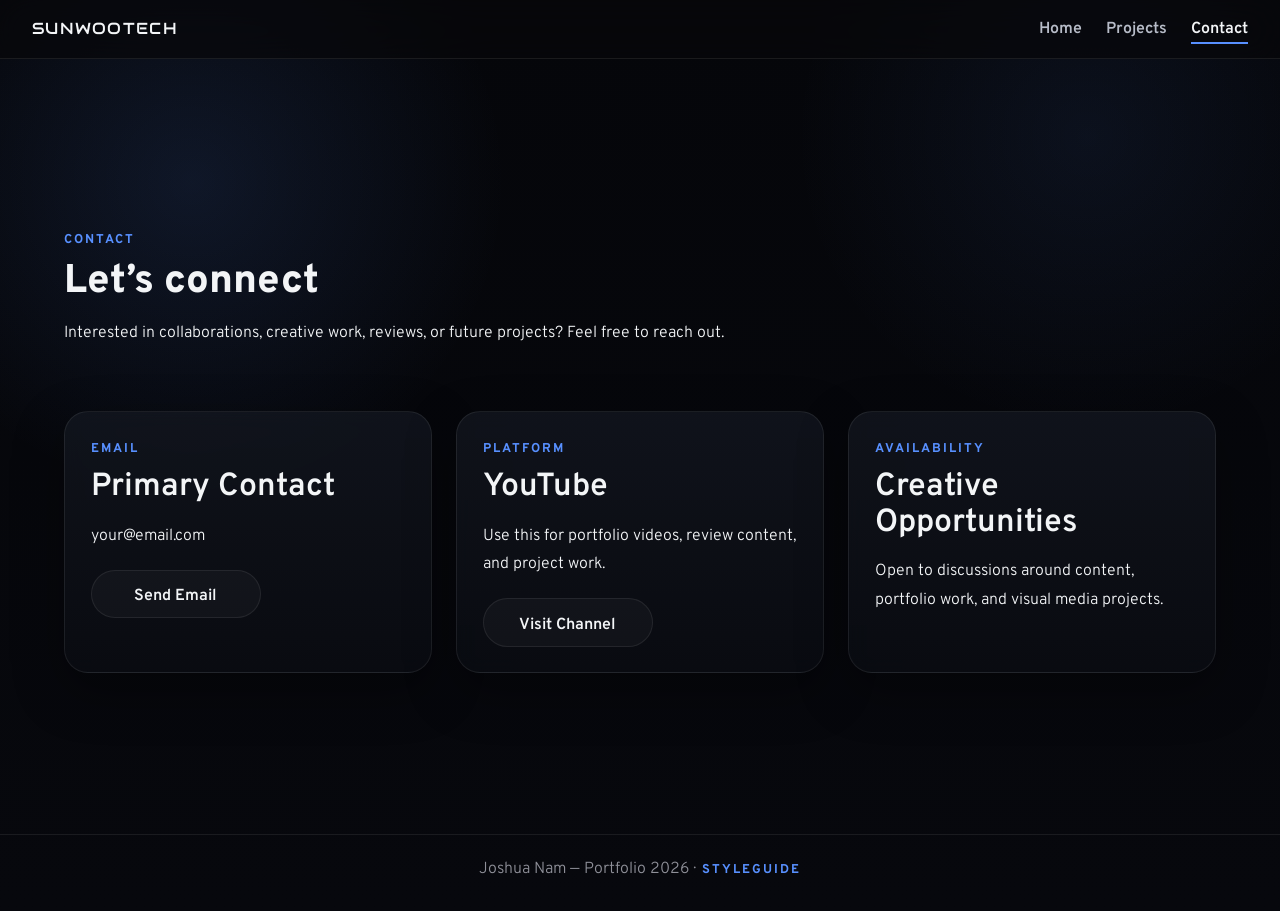
==== contact.html @ c25cd7ef "animations" ====
<!DOCTYPE html>
<html lang="en">
<head>
  <meta charset="UTF-8">
  <meta name="viewport" content="width=device-width, initial-scale=1.0">
  <title>Joshua Nam | Contact</title>

  <link rel="preconnect" href="https://fonts.googleapis.com">
  <link rel="preconnect" href="https://fonts.gstatic.com" crossorigin>
  <link href="https://fonts.googleapis.com/css2?family=Audiowide&family=Overpass:wght@300;400;600;800&display=swap" rel="stylesheet">
  <link rel="stylesheet" href="css/main.css">
</head>
<body>
  <header class="site-header">
    <div class="header-inner">
      <a href="index.html" class="brand">SUNWOOTECH</a>

      <nav class="main-nav">
        <a href="index.html">Home</a>
        <a href="projects.html">Projects</a>
        <a href="contact.html" class="active">Contact</a>
      </nav>
    </div>
  </header>

  <main class="page-shell">
    <section class="contact-hero">
      <p class="section-label">Contact</p>
      <h1 class="page-title">Let’s connect</h1>
      <p class="page-text">
        Interested in collaborations, creative work, reviews, or future projects?
        Feel free to reach out.
      </p>
    </section>

    <section class="contact-grid">
      <div class="contact-card">
        <span>Email</span>
        <h2 class="h2">Primary Contact</h2>
        <p>your@email.com</p>
        <a href="mailto:your@email.com" class="button">
          <span>Send Email</span>
        </a>
      </div>

      <div class="contact-card">
        <span>Platform</span>
        <h2 class="h2">YouTube</h2>
        <p>Use this for portfolio videos, review content, and project work.</p>
        <a href="https://www.youtube.com/" target="_blank" class="button">
          <span>Visit Channel</span>
        </a>
      </div>

      <div class="contact-card">
        <span>Availability</span>
        <h2 class="h2">Creative Opportunities</h2>
        <p>Open to discussions around content, portfolio work, and visual media projects.</p>
      </div>
    </section>
  </main>

  <footer class="site-footer">
    <p>
      Joshua Nam — Portfolio 2026 ·
      <a href="Template.html" class="footer-link">Styleguide</a>
    </p>
  </footer>
</body>
</html>
---- css/main.css ----
* {
  box-sizing: border-box;
}

html {
  scroll-behavior: smooth;
  background-color: #05060a;
}

:root {
  --bg: #07080d;
  --bg-soft: #11141c;
  --panel: rgba(255, 255, 255, 0.04);
  --panel-strong: rgba(255, 255, 255, 0.06);
  --line: rgba(255, 255, 255, 0.08);
  --text: #f3f5f7;
  --muted: #b7bcc8;
  --accent: #5890FF;
  --accent-light: #7AB0FF;
  --shadow: 0 18px 50px rgba(0, 0, 0, 0.35);
}

body {
  margin: 0;
  min-height: 100vh;
  font-family: 'Overpass', sans-serif;
  color: var(--text);
  background:
    radial-gradient(circle at 15% 20%, rgba(88, 144, 255, 0.12), transparent 24%),
    radial-gradient(circle at 85% 15%, rgba(88, 144, 255, 0.08), transparent 22%),
    linear-gradient(180deg, #05060a 0%, #07080d 100%);
  overflow-x: hidden;
}

/* HEADER */
.site-header {
  position: sticky;
  top: 0;
  z-index: 1000;
  backdrop-filter: blur(18px);
  background: rgba(8, 8, 10, 0.7);
  border-bottom: 1px solid var(--line);
}

.header-inner {
  max-width: 1280px;
  margin: 0 auto;
  padding: 1.15rem 2rem;
  display: flex;
  justify-content: space-between;
  align-items: center;
}

.brand {
  text-decoration: none;
  color: var(--text);
  font-family: 'Audiowide', sans-serif;
  letter-spacing: 0.08em;
  font-size: 1rem;
}

.main-nav {
  display: flex;
  gap: 1.5rem;
  flex-wrap: wrap;
}

.main-nav a {
  text-decoration: none;
  color: var(--muted);
  position: relative;
  transition: 0.25s ease;
  font-family: 'Overpass', sans-serif;
  font-size: 1rem;
  font-weight: 600;
}

.main-nav a::after {
  content: "";
  position: absolute;
  left: 0;
  bottom: -0.35rem;
  width: 0;
  height: 2px;
  background: var(--accent);
  transition: 0.25s ease;
}

.main-nav a:hover,
.main-nav a.active {
  color: var(--text);
}

.main-nav a:hover::after,
.main-nav a.active::after {
  width: 100%;
}

/* TYPE SCALE FROM STYLEGUIDE */
.h1,
.page-title,
.section-title,
.hero-home h1 {
  font-family: 'Overpass', sans-serif;
  font-weight: 800;
  font-size: 2.5rem;
  line-height: 1.05;
  color: var(--text);
  margin: 0;
}

.h2 {
  font-family: 'Overpass', sans-serif;
  font-weight: 600;
  font-size: 2rem;
  line-height: 1.1;
  margin: 0;
}

.h3,
.page-section-title {
  font-family: 'Overpass', sans-serif;
  font-weight: 600;
  font-size: 1.5rem;
  line-height: 1.2;
  color: var(--accent);
  margin: 0;
}

.paragraph,
.page-text,
.hero-text,
.about-main-panel p,
.skill-panel p,
.contact-card p,
.project-analysis p,
.hero-feature-card p,
.hero-mini-card p,
.intro-main-card p,
.intro-info-card p,
.info-box p {
  font-family: 'Overpass', sans-serif;
  font-weight: 300;
  font-size: 1rem;
  line-height: 1.8;
}

/* SHARED */
.section-label,
.eyebrow,
.hero-feature-card span,
.hero-mini-card span,
.contact-card > span,
.intro-info-card span,
.footer-link {
  font-family: 'Overpass', sans-serif;
  color: var(--accent);
  font-size: 0.8rem;
  font-weight: 700;
  text-transform: uppercase;
  letter-spacing: 0.16em;
}

.page-shell {
  max-width: 1280px;
  margin: 0 auto;
  padding: 5rem 2rem;
}

.page-intro,
.contact-hero {
  max-width: 1280px;
  margin: 0 auto;
  padding: 5rem 2rem 2rem;
}

.section-heading {
  margin-bottom: 2rem;
}

/* BUTTONS */
.button {
  display: inline-flex;
  align-items: center;
  justify-content: center;
  min-width: 170px;
  padding: 0.95rem 1.35rem;
  border-radius: 999px;
  text-decoration: none;
  font-family: 'Overpass', sans-serif;
  font-size: 1rem;
  font-weight: 600;
  line-height: 1;

  border: 1px solid var(--line);
  color: var(--text);
  background: rgba(255, 255, 255, 0.03);
  box-shadow: none;

  transition:
    color 0.25s ease,
    box-shadow 0.3s ease,
    transform 0.2s ease;
}

.button span {
  position: relative;
  top: 2px;
  color: inherit;
}

.button:hover {
  background: linear-gradient(90deg, var(--accent-light), var(--accent));
  color: #08111f;
  box-shadow: 0 12px 28px rgba(88, 144, 255, 0.4);

  border: 1px solid transparent;
}

.button:active {
  transform: translateY(0);
  box-shadow: 0 6px 14px rgba(88, 144, 255, 0.25);
}

/* HOME HERO */
.hero-home {
  position: relative;
  width: 100%;
  min-height: calc(100vh - 76px);
  padding: 4.5rem 2rem 4rem;
  overflow: hidden;
  isolation: isolate;
}

.hero-inner {
  max-width: 1280px;
  margin: 0 auto;
  display: grid;
  grid-template-columns: minmax(0, 1.1fr) minmax(320px, 0.9fr);
  gap: 3rem;
  align-items: center;
  min-height: calc(100vh - 76px - 8.5rem);
  position: relative;
  z-index: 2;
}

.hero-copy {
  max-width: 760px;
}

.hero-home h1 {
  margin: 0.8rem 0 2rem;
}

.hero-text {
  max-width: 640px;
  color: var(--muted);
}

.hero-buttons {
  display: flex;
  gap: 1rem;
  flex-wrap: wrap;
  margin-top: 2.2rem;
}

.hero-visual {
  display: flex;
  flex-direction: column;
  gap: 1rem;
  position: relative;
  z-index: 2;
}

.hero-feature-card,
.hero-mini-card,
.contact-card,
.intro-main-card,
.intro-info-card {
  background: linear-gradient(180deg, rgba(20, 24, 33, 0.72), rgba(10, 12, 18, 0.82));
  border: 1px solid var(--line);
  box-shadow: var(--shadow);
  backdrop-filter: blur(10px);
}

.hero-feature-card {
  border-radius: 1.75rem;
  padding: 2rem;
  min-height: 290px;
  display: flex;
  flex-direction: column;
  justify-content: flex-end;
}

.hero-feature-card h2 {
  margin: 0.7rem 0 0.9rem;
}

.hero-feature-card p {
  margin: 0;
  color: var(--muted);
}

.hero-mini-grid {
  display: grid;
  grid-template-columns: repeat(3, 1fr);
  gap: 1rem;
}

.hero-mini-card {
  border-radius: 1.3rem;
  padding: 1.2rem;
  min-height: 140px;
  display: flex;
  flex-direction: column;
  justify-content: flex-start;
}

.hero-mini-card p {
  margin: 0.7rem 0 0;
  color: var(--text);
  font-weight: 600;
}

.hero-link-card {
  text-decoration: none;
  transition: 0.25s ease;
}

.hero-link-card:hover {
  transition: 0.25s ease;
  border-color: rgba(88, 144, 255, 0.28);
  background: linear-gradient(180deg, rgba(88, 144, 255, 0.22), rgba(88, 144, 255, 0.08));
  box-shadow: 0 12px 24px rgba(0, 0, 0, 0.3);
}

/* VIDEO HERO */
.video-hero {
  position: relative;
  overflow: hidden;
  isolation: isolate;
}

.hero-bg-video {
  position: absolute;
  inset: 0;
  width: 100%;
  height: 100%;
  object-fit: cover;
  z-index: -3;
}

.hero-video-overlay {
  position: absolute;
  inset: 0;
  z-index: -2;
  background:
    linear-gradient(90deg, rgba(5, 6, 10, 0.88) 0%, rgba(5, 6, 10, 0.72) 40%, rgba(5, 6, 10, 0.70) 100%),
    linear-gradient(180deg, rgba(5, 6, 10, 0.35) 0%, rgba(5, 6, 10, 0.55) 100%);
}

/* STRIP */
.home-strip {
  border-top: 1px solid var(--line);
  border-bottom: 1px solid var(--line);
  background: rgba(255, 255, 255, 0.02);
}

.strip-inner {
  max-width: 1280px;
  margin: 0 auto;
  padding: 1rem 2rem;
  display: flex;
  gap: 2rem;
  flex-wrap: wrap;
  color: var(--muted);
  font-family: 'Overpass', sans-serif;
  font-size: 0.8rem;
  font-weight: 600;
  letter-spacing: 0.16em;
  text-transform: uppercase;
  justify-content: center;
}

/* INTRO */
.home-intro-section {
  max-width: 1280px;
  margin: 0 auto;
  padding: 4rem 2rem 5rem;
}

.intro-grid {
  display: grid;
  grid-template-columns: 1.15fr 0.85fr;
  gap: 1.5rem;
}

.intro-main-card {
  border-radius: 1.7rem;
  padding: 2rem;
}

.intro-main-card p {
  margin: 0 0 1rem;
  color: var(--muted);
}

.intro-main-card p:last-child {
  margin-bottom: 0;
}

.intro-side-cards {
  display: grid;
  gap: 1rem;
}

.intro-info-card {
  border-radius: 1.2rem;
  padding: 1.25rem;
}

.intro-info-card p {
  margin: 0.75rem 0 0;
  color: var(--text);
  font-weight: 400;
}

/* PROJECTS */
.project-list-wrapper {
  max-width: 1280px;
  margin: 0 auto;
  padding: 1rem 2rem 5rem;
  display: grid;
  gap: 3rem;
}

.page-section-title {
  margin-bottom: 1.2rem;
  color: var(--text);
}

.project-component {
  display: flex;
  flex-direction: column;
  gap: 1.5rem;
  padding: 2rem;
  background-color: rgba(255, 255, 255, 0.035);
  border: 1px solid var(--line);
  border-radius: 1.5rem;
  box-shadow: var(--shadow);
}

.project-media {
  display: flex;
  justify-content: center;
}

.project-media iframe {
  width: 100%;
  aspect-ratio: 16 / 9;
  border-radius: 1rem;
  border: none;
}

.project-text {
  display: flex;
  flex-direction: column;
  gap: 1rem;
}

.project-analysis {
  display: flex;
  flex-direction: column;
  gap: 1rem;
}

.project-analysis p {
  margin: 0;
  width: 100%;
  padding: 1.25rem 1.5rem;
  border-left: 4px solid var(--accent);
  border-radius: 0.75rem;
  background-color: var(--bg-soft);
  box-shadow: 0 2px 16px rgba(16, 22, 34, 0.35);
}

.project-image {
  width: 100%;
  max-width: 700px;
  display: block;
  margin: 0.5rem auto;
  border-radius: 1rem;
  box-shadow: 0 0 16px rgba(88, 144, 255, 0.12);
}

/* CONTACT */
.contact-grid {
  max-width: 1280px;
  margin: 0 auto;
  padding: 1rem 2rem 5rem;
  display: grid;
  grid-template-columns: repeat(3, 1fr);
  gap: 1.5rem;
}

.contact-card {
  border-radius: 1.5rem;
  padding: 1.6rem;
}

.contact-card h2 {
  margin: 0.8rem 0;
}

.contact-card p {
  margin-bottom: 1.2rem;
}

/* FOOTER */
.site-footer {
  padding: 1.5rem 2rem 2rem;
  text-align: center;
  color: #8f9099;
  border-top: 1px solid var(--line);
}

.site-footer p {
  margin: 0;
  font-family: 'Overpass', sans-serif;
  font-size: 1rem;
  font-weight: 300;
}

.footer-link {
  color: var(--accent);
  text-decoration: none;
  margin-left: 0.3rem;
  position: relative;
}

.footer-link::after {
  content: "";
  position: absolute;
  left: 0;
  bottom: -2px;
  width: 0;
  height: 1px;
  background: var(--accent);
  transition: 0.25s ease;
}

.footer-link:hover::after {
  width: 100%;
}

/* PROJECT GRID */
.project-grid {
  max-width: 1280px;
  margin: 0 auto;
  padding: 1rem 2rem 5rem;
  display: grid;
  grid-template-columns: repeat(2, minmax(0, 1fr));
  gap: 1.5rem;
  align-items: start;
}

.compact-project {
  padding: 1.4rem;
  gap: 1.25rem;
}

.compact-project .project-media iframe {
  width: 100%;
  aspect-ratio: 16 / 9;
  border-radius: 0.9rem;
  border: none;
}

.compact-project .h2 {
  font-size: 1.6rem;
}

.compact-project .h3 {
  font-size: 1.1rem;
}

/* DROPDOWN ANALYSIS */
.dropdown-analysis {
  display: flex;
  flex-direction: column;
  gap: 0.9rem;
}

.analysis-item {
  border-radius: 0.85rem;
  background-color: var(--bg-soft);
  border: 1px solid var(--line);
  overflow: hidden;
}

.analysis-item:hover {
  transition: 0.25s ease;
  border-color: rgba(88, 144, 255, 0.28);
  background: linear-gradient(180deg, rgba(88, 144, 255, 0.22), rgba(88, 144, 255, 0.08));
  box-shadow: 0 12px 24px rgba(0, 0, 0, 0.3);
}

.analysis-item summary {
  list-style: none;
  cursor: pointer;
  padding: 1rem 1.2rem;
  font-family: 'Overpass', sans-serif;
  font-size: 1rem;
  font-weight: 600;
  color: var(--text);
  position: relative;
  transition: 0.25s ease;
}

.analysis-item summary span {
  top: 2px;
  position: relative;
}

.analysis-item summary::-webkit-details-marker {
  display: none;
}

.analysis-item summary::after {
  content: "+";
  position: absolute;
  right: 1.2rem;
  top: 53%;
  transform: translateY(-50%);
  color: var(--accent);
  font-size: 1.2rem;
  font-weight: 600;
}

.analysis-item[open] summary::after {
  content: "–";
}

.analysis-item summary:hover {
  background: rgba(255, 255, 255, 0.03);
  
}

.analysis-item p {
  margin: 0;
  padding: 1.2rem 1.2rem 1.2rem;
  border-left: none;
  border-radius: 0;
  background: transparent;
  box-shadow: none;
}

.compact-project .project-image {
  width: 100%;
  max-width: 100%;
  margin: 0.1rem 0 0.1rem;
  border-radius: 0.9rem;
}

/* PAGE LOAD ANIMATIONS */
@keyframes fadeUp {
  from {
    opacity: 0;
    transform: translateY(24px);
  }
  to {
    opacity: 1;
    transform: translateY(0);
  }
}

@keyframes fadeInSoft {
  from {
    opacity: 0;
  }
  to {
    opacity: 1;
  }
}

/* Default state: visible */
.site-header,
.page-intro,
.contact-hero,
.home-strip,
.site-footer,
.hero-copy,
.hero-feature-card,
.hero-mini-card,
.intro-main-card,
.intro-info-card,
.project-component,
.contact-card,
.hero-bg-video,
.hero-video-overlay {
  opacity: 1;
  transform: none;
}

/* Only animate when motion is allowed */
@media (prefers-reduced-motion: no-preference) {
  .site-header,
  .page-intro,
  .contact-hero,
  .home-strip,
  .site-footer,
  .hero-copy,
  .hero-feature-card,
  .hero-mini-card,
  .intro-main-card,
  .intro-info-card,
  .project-component,
  .contact-card {
    opacity: 0;
    animation: fadeUp 0.8s ease forwards;
    will-change: transform, opacity;
  }

  .hero-bg-video,
  .hero-video-overlay {
    opacity: 0;
    animation: fadeInSoft 1.2s ease forwards;
  }

  .site-header {
    animation-delay: 0.05s;
  }

  .hero-copy,
  .page-intro,
  .contact-hero {
    animation-delay: 0.15s;
  }

  .hero-feature-card,
  .intro-main-card {
    animation-delay: 0.28s;
  }

  .hero-mini-card:nth-child(1),
  .intro-info-card:nth-child(1),
  .contact-card:nth-child(1),
  .project-component:nth-child(1) {
    animation-delay: 0.38s;
  }

  .hero-mini-card:nth-child(2),
  .intro-info-card:nth-child(2),
  .contact-card:nth-child(2),
  .project-component:nth-child(2) {
    animation-delay: 0.5s;
  }

  .hero-mini-card:nth-child(3),
  .intro-info-card:nth-child(3),
  .contact-card:nth-child(3) {
    animation-delay: 0.62s;
  }

  .home-strip,
  .site-footer {
    animation-delay: 0.7s;
  }
}

/* RESPONSIVE */
@media (max-width: 1100px) {
  .hero-inner {
    grid-template-columns: 1fr;
    min-height: auto;
  }

  .hero-home {
    min-height: auto;
    padding-top: 4rem;
  }

  .hero-home h1 {
    max-width: 10ch;
  }

  .hero-mini-grid {
    grid-template-columns: 1fr;
  }
}

@media (max-width: 1050px) {
  .contact-grid,
  .intro-grid {
    grid-template-columns: 1fr;
  }
}

@media (max-width: 1000px) {
  .project-grid {
    grid-template-columns: 1fr;
  }
}

@media (max-width: 700px) {
  .header-inner {
    flex-direction: column;
    align-items: flex-start;
    gap: 1rem;
  }

  .hero-home,
  .page-shell,
  .page-intro,
  .contact-hero,
  .project-list-wrapper,
  .project-grid,
  .contact-grid,
  .home-intro-section {
    padding-left: 1.2rem;
    padding-right: 1.2rem;
  }

  .strip-inner {
    padding-left: 1.2rem;
    padding-right: 1.2rem;
  }

  .button-primary {
    width: 100%;
  }

  .hero-home h1,
  .page-title,
  .section-title,
  .h1 {
    font-size: 2.5rem;
  }

  .hero-feature-card {
    min-height: 220px;
  }

  .project-component {
    padding: 1rem;
  }
}

@media (prefers-reduced-motion: reduce) {
  *,
  *::before,
  *::after {
    animation: none !important;
    transition: none !important;
    scroll-behavior: auto !important;
  }
}
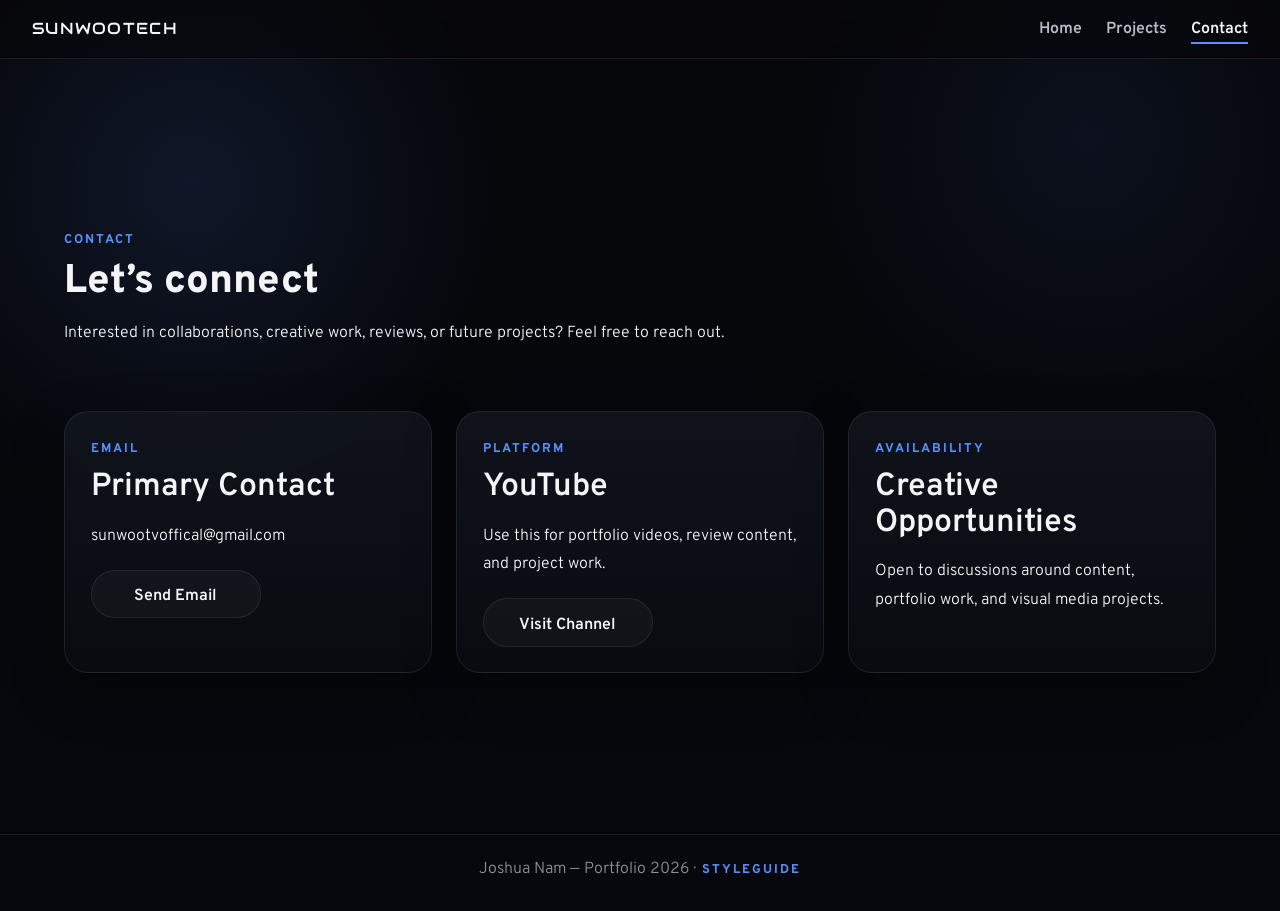
==== commit 1b947856: "different email" ====
--- a/contact.html
+++ b/contact.html
@@ -37,8 +37,8 @@
       <div class="contact-card">
         <span>Email</span>
         <h2 class="h2">Primary Contact</h2>
-        <p>your@email.com</p>
-        <a href="mailto:your@email.com" class="button">
+        <p>sunwootvoffical@gmail.com</p>
+        <a href="mailto:sunwootvofficial@gmail.com" class="button">
           <span>Send Email</span>
         </a>
       </div>
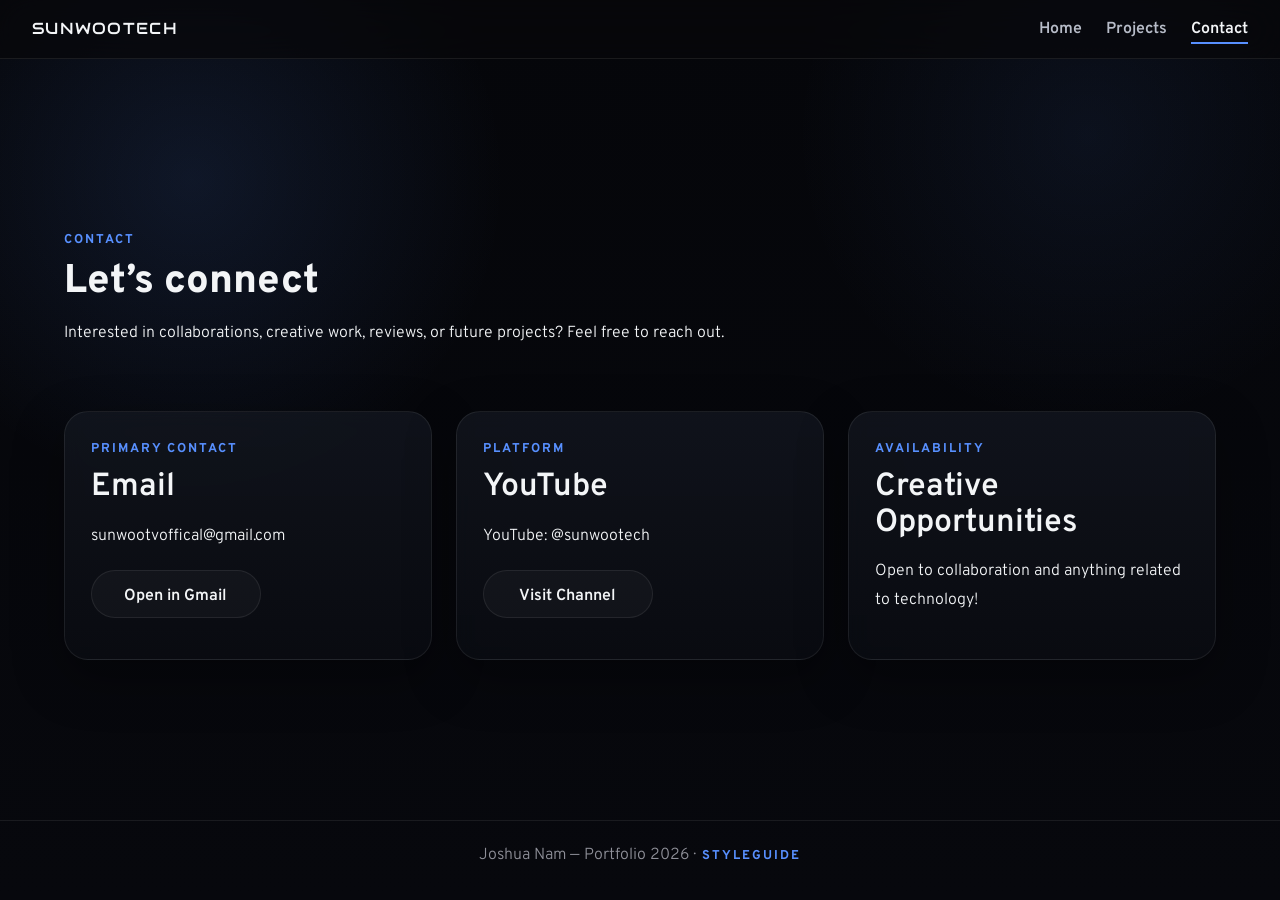
==== commit 81879d3d: "made the email instantly open gmail" ====
--- a/contact.html
+++ b/contact.html
@@ -35,19 +35,21 @@
 
     <section class="contact-grid">
       <div class="contact-card">
-        <span>Email</span>
-        <h2 class="h2">Primary Contact</h2>
+        <span>Primary Contact</span>
+        <h2 class="h2">Email</h2>
         <p>sunwootvoffical@gmail.com</p>
-        <a href="mailto:sunwootvofficial@gmail.com" class="button">
-          <span>Send Email</span>
+        <a href="https://mail.google.com/mail/?view=cm&fs=1&to=sunwootvofficial@gmail.com"
+          target="_blank"
+          class="button">
+          <span>Open in Gmail</span>
         </a>
       </div>
 
       <div class="contact-card">
         <span>Platform</span>
         <h2 class="h2">YouTube</h2>
-        <p>Use this for portfolio videos, review content, and project work.</p>
-        <a href="https://www.youtube.com/" target="_blank" class="button">
+        <p>YouTube: @sunwootech</p>
+        <a href="https://www.youtube.com/@sunwootech" target="_blank" class="button">
           <span>Visit Channel</span>
         </a>
       </div>
@@ -55,7 +57,7 @@
       <div class="contact-card">
         <span>Availability</span>
         <h2 class="h2">Creative Opportunities</h2>
-        <p>Open to discussions around content, portfolio work, and visual media projects.</p>
+        <p>Open to collaboration and anything related to technology!</p>
       </div>
     </section>
   </main>
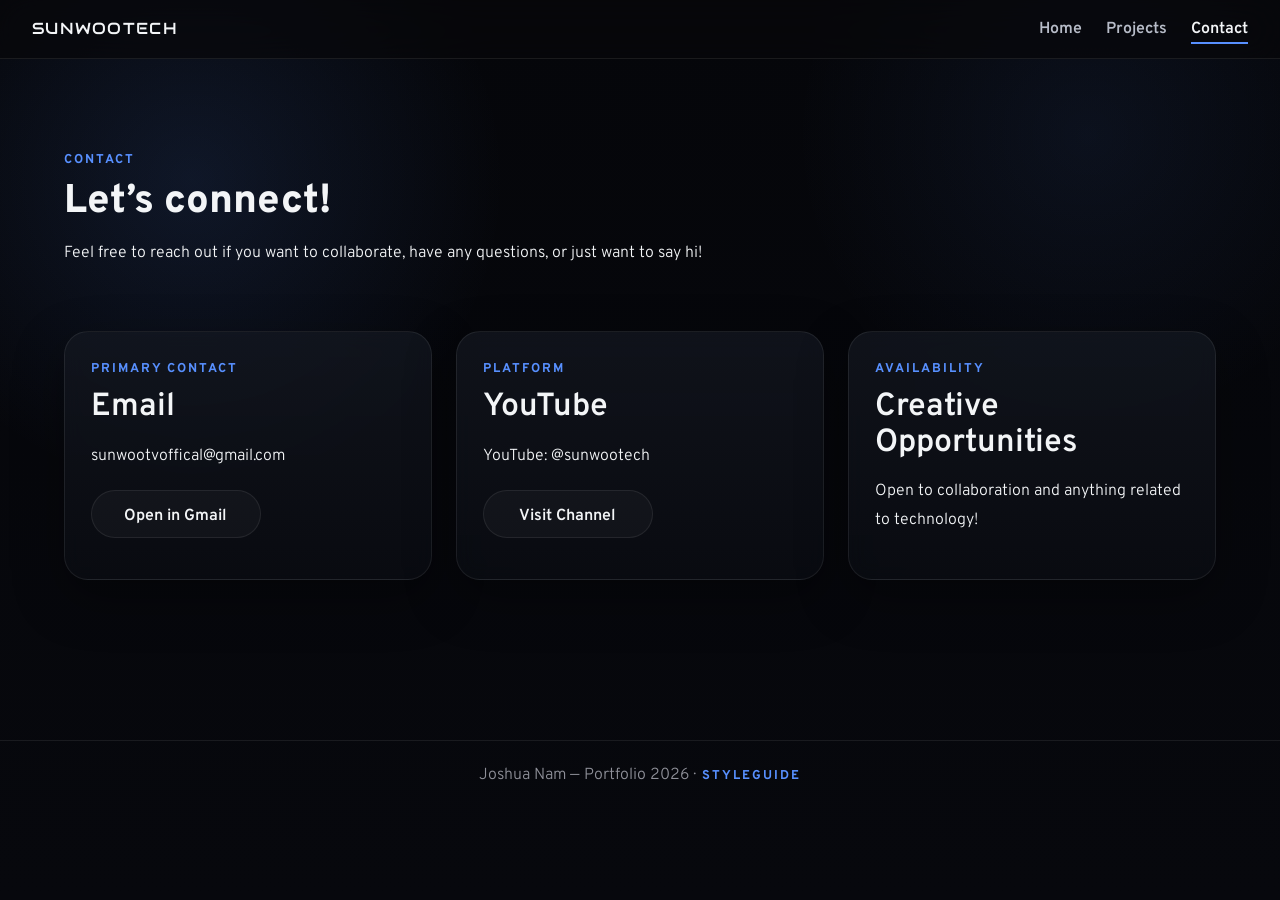
==== commit ec85ad3a: "added animations to the dropdown in projects" ====
--- a/contact.html
+++ b/contact.html
@@ -26,10 +26,9 @@
   <main class="page-shell">
     <section class="contact-hero">
       <p class="section-label">Contact</p>
-      <h1 class="page-title">Let’s connect</h1>
+      <h1 class="page-title">Let’s connect!</h1>
       <p class="page-text">
-        Interested in collaborations, creative work, reviews, or future projects?
-        Feel free to reach out.
+        Feel free to reach out if you want to collaborate, have any questions, or just want to say hi!
       </p>
     </section>
 
--- a/css/main.css
+++ b/css/main.css
@@ -30,6 +30,21 @@
     radial-gradient(circle at 85% 15%, rgba(88, 144, 255, 0.08), transparent 22%),
     linear-gradient(180deg, #05060a 0%, #07080d 100%);
   overflow-x: hidden;
+}
+
+.bulleted-list {
+  list-style-type: disc;
+  padding-left: 2em;
+}
+
+.bulleted-list li {
+  margin-bottom: 0.4em;
+  position: relative;
+}
+
+.bulleted-list li::marker {
+  color: #5890FF;
+  font-size: 1.1em;
 }
 
 /* HEADER */
@@ -171,7 +186,7 @@
 .contact-hero {
   max-width: 1280px;
   margin: 0 auto;
-  padding: 5rem 2rem 2rem;
+  padding: 0rem 2rem 2rem;
 }
 
 .section-heading {
@@ -397,7 +412,15 @@
 
 .intro-main-card {
   border-radius: 1.7rem;
-  padding: 2rem;
+  padding: 0;
+  overflow: hidden;
+}
+
+.intro-main-card img {
+  width: 100%;
+  height: 100%;
+  display: block;
+  object-fit: cover;
 }
 
 .intro-main-card p {
@@ -630,36 +653,55 @@
   content: "+";
   position: absolute;
   right: 1.2rem;
-  top: 53%;
-  transform: translateY(-50%);
+  top: 52%;
+  transform: translateY(-50%) rotate(0deg);
+  transform-origin: center;
   color: var(--accent);
   font-size: 1.2rem;
   font-weight: 600;
+  transition: transform 0.3s ease;
 }
 
 .analysis-item[open] summary::after {
-  content: "–";
+  transform: translateY(-50%) rotate(45deg);
 }
 
 .analysis-item summary:hover {
   background: rgba(255, 255, 255, 0.03);
-  
-}
-
-.analysis-item p {
+}
+
+.analysis-content {
+  height: 0;
+  overflow: hidden;
+  opacity: 0;
+  transition:
+    height 0.4s ease,
+    opacity 0.25s ease;
+}
+
+.analysis-content p {
   margin: 0;
-  padding: 1.2rem 1.2rem 1.2rem;
+  padding: 0 1.2rem 1.2rem;
   border-left: none;
   border-radius: 0;
   background: transparent;
   box-shadow: none;
-}
-
-.compact-project .project-image {
-  width: 100%;
-  max-width: 100%;
-  margin: 0.1rem 0 0.1rem;
-  border-radius: 0.9rem;
+  transform: translateY(-6px);
+  transition: transform 0.25s ease;
+}
+
+.analysis-content .project-image {
+  margin: 0.25rem 1.2rem 1.2rem;
+  width: calc(100% - 2.4rem);
+  max-width: calc(100% - 2.4rem);
+}
+
+.analysis-item[open] .analysis-content {
+  opacity: 1;
+}
+
+.analysis-item[open] .analysis-content p {
+  transform: translateY(0);
 }
 
 /* PAGE LOAD ANIMATIONS */
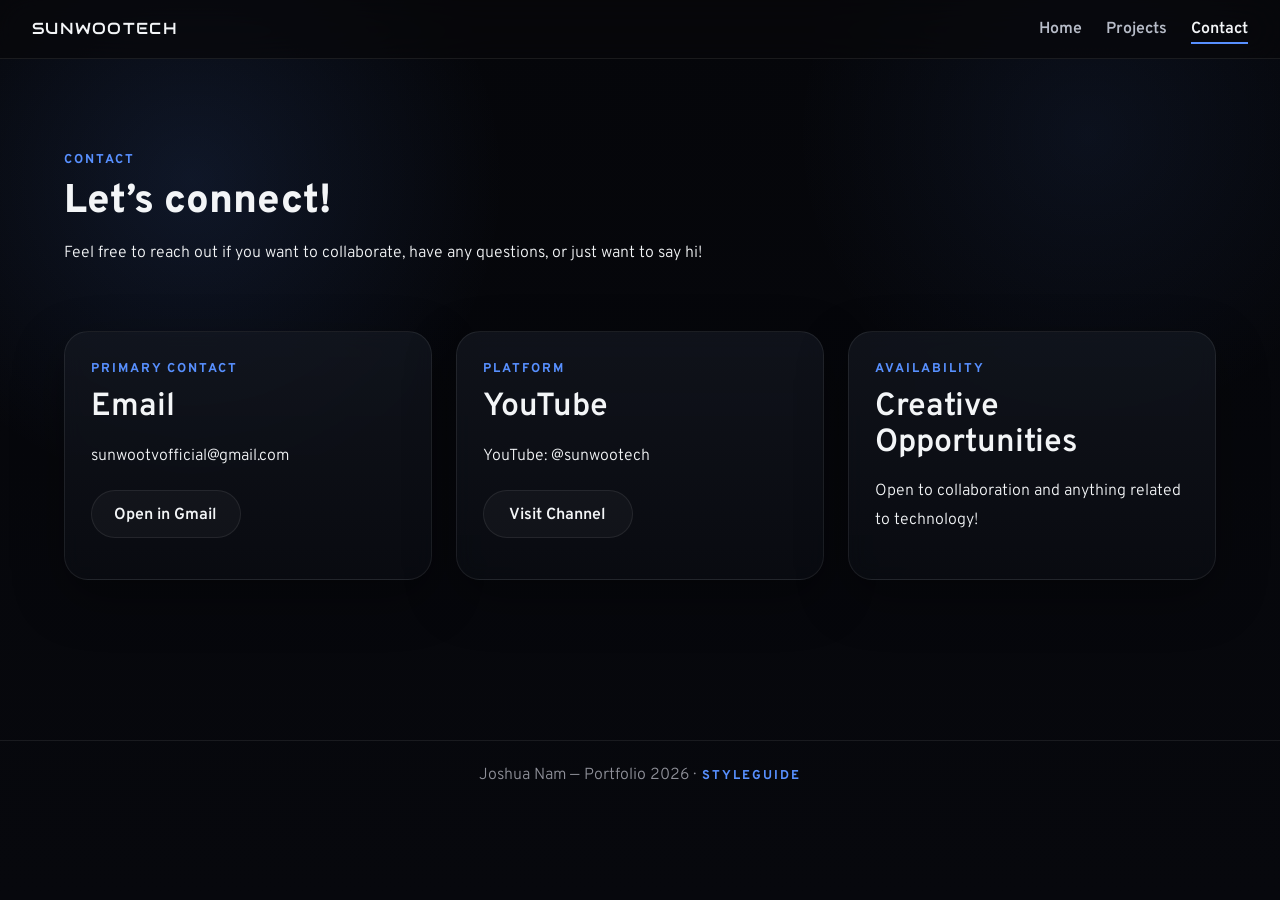
==== commit 29a1c1f6: "Updates project content. Added photos. and changed styleguide" ====
--- a/contact.html
+++ b/contact.html
@@ -36,7 +36,7 @@
       <div class="contact-card">
         <span>Primary Contact</span>
         <h2 class="h2">Email</h2>
-        <p>sunwootvoffical@gmail.com</p>
+        <p>sunwootvofficial@gmail.com</p>
         <a href="https://mail.google.com/mail/?view=cm&fs=1&to=sunwootvofficial@gmail.com"
           target="_blank"
           class="button">
--- a/css/main.css
+++ b/css/main.css
@@ -45,6 +45,35 @@
 .bulleted-list li::marker {
   color: #5890FF;
   font-size: 1.1em;
+}
+
+.project-image {
+  width: 100%;
+  max-width: 700px;
+  display: block;
+  border-radius: 1rem;
+  box-shadow: 0 0 16px rgba(88, 144, 255, 0.12);
+}
+
+.numbered-list {
+  list-style-type: decimal;
+  padding-left: 2em;
+}
+
+.numbered-list li {
+  margin-bottom: 1rem;
+  position: relative;
+}
+
+.numbered-list li::marker {
+  color: #5890FF;
+  font-size: 1.1em;
+}
+
+.project-image-wrap {
+  display: flex;
+  justify-content: center;
+  margin: 1rem 0 0.5rem;
 }
 
 /* HEADER */
@@ -198,7 +227,8 @@
   display: inline-flex;
   align-items: center;
   justify-content: center;
-  min-width: 170px;
+  min-width: 150px;
+  width: 30%;
   padding: 0.95rem 1.35rem;
   border-radius: 999px;
   text-decoration: none;
@@ -220,7 +250,7 @@
 
 .button span {
   position: relative;
-  top: 2px;
+  top: 1.5px;
   color: inherit;
 }
 
@@ -233,7 +263,6 @@
 }
 
 .button:active {
-  transform: translateY(0);
   box-shadow: 0 6px 14px rgba(88, 144, 255, 0.25);
 }
 
@@ -250,6 +279,8 @@
 .hero-inner {
   max-width: 1280px;
   margin: 0 auto;
+  padding-left: 1rem;
+  padding-right: 1rem;
   display: grid;
   grid-template-columns: minmax(0, 1.1fr) minmax(320px, 0.9fr);
   gap: 3rem;
@@ -268,7 +299,7 @@
 }
 
 .hero-text {
-  max-width: 640px;
+  max-width: 600px;
   color: var(--muted);
 }
 
@@ -301,7 +332,6 @@
 .hero-feature-card {
   border-radius: 1.75rem;
   padding: 2rem;
-  min-height: 290px;
   display: flex;
   flex-direction: column;
   justify-content: flex-end;
@@ -325,10 +355,10 @@
 .hero-mini-card {
   border-radius: 1.3rem;
   padding: 1.2rem;
-  min-height: 140px;
   display: flex;
   flex-direction: column;
   justify-content: flex-start;
+  min-height: 120px;
 }
 
 .hero-mini-card p {
@@ -338,6 +368,10 @@
 }
 
 .hero-link-card {
+  border: 1px solid var(--line);
+  color: var(--text);
+  background: rgba(255, 255, 255, 0.03);
+  box-shadow: none;
   text-decoration: none;
   transition: 0.25s ease;
 }
@@ -507,14 +541,6 @@
   box-shadow: 0 2px 16px rgba(16, 22, 34, 0.35);
 }
 
-.project-image {
-  width: 100%;
-  max-width: 700px;
-  display: block;
-  margin: 0.5rem auto;
-  border-radius: 1rem;
-  box-shadow: 0 0 16px rgba(88, 144, 255, 0.12);
-}
 
 /* CONTACT */
 .contact-grid {
@@ -681,7 +707,7 @@
 
 .analysis-content p {
   margin: 0;
-  padding: 0 1.2rem 1.2rem;
+  padding: 1.2rem 1.2rem 1.2rem;
   border-left: none;
   border-radius: 0;
   background: transparent;
@@ -827,7 +853,7 @@
   }
 
   .hero-mini-grid {
-    grid-template-columns: 1fr;
+    grid-template-columns: repeat(auto-fit, minmax(160px, 1fr));
   }
 }
 
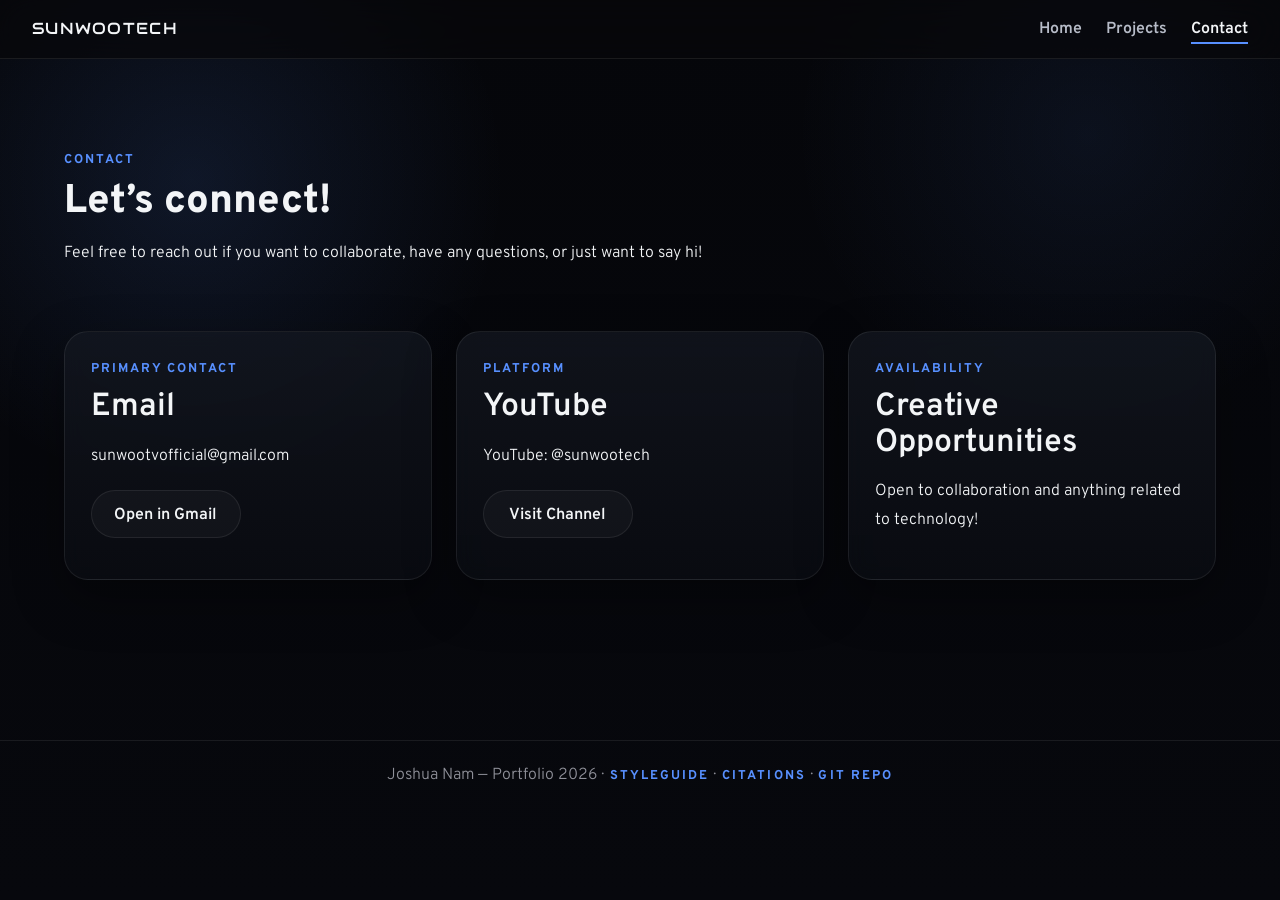
==== commit b5bfefc0: "New footer (final)" ====
--- a/contact.html
+++ b/contact.html
@@ -1,29 +1,43 @@
 <!DOCTYPE html>
 <html lang="en">
 <head>
+  <!-- Meta setup -->
   <meta charset="UTF-8">
   <meta name="viewport" content="width=device-width, initial-scale=1.0">
   <title>Joshua Nam | Contact</title>
 
+  <!-- Fonts -->
   <link rel="preconnect" href="https://fonts.googleapis.com">
   <link rel="preconnect" href="https://fonts.gstatic.com" crossorigin>
   <link href="https://fonts.googleapis.com/css2?family=Audiowide&family=Overpass:wght@300;400;600;800&display=swap" rel="stylesheet">
+
+  <!-- Styles -->
   <link rel="stylesheet" href="css/main.css">
 </head>
+
 <body>
+
+  <!-- Header -->
   <header class="site-header">
     <div class="header-inner">
+
+      <!-- Brand -->
       <a href="index.html" class="brand">SUNWOOTECH</a>
 
+      <!-- Navigation -->
       <nav class="main-nav">
         <a href="index.html">Home</a>
         <a href="projects.html">Projects</a>
         <a href="contact.html" class="active">Contact</a>
       </nav>
+
     </div>
   </header>
 
+  <!-- Main content -->
   <main class="page-shell">
+
+    <!-- Hero -->
     <section class="contact-hero">
       <p class="section-label">Contact</p>
       <h1 class="page-title">Let’s connect!</h1>
@@ -32,7 +46,10 @@
       </p>
     </section>
 
+    <!-- Contact cards -->
     <section class="contact-grid">
+
+      <!-- Email -->
       <div class="contact-card">
         <span>Primary Contact</span>
         <h2 class="h2">Email</h2>
@@ -44,6 +61,7 @@
         </a>
       </div>
 
+      <!-- YouTube -->
       <div class="contact-card">
         <span>Platform</span>
         <h2 class="h2">YouTube</h2>
@@ -53,19 +71,25 @@
         </a>
       </div>
 
+      <!-- Availability -->
       <div class="contact-card">
         <span>Availability</span>
         <h2 class="h2">Creative Opportunities</h2>
         <p>Open to collaboration and anything related to technology!</p>
       </div>
+
     </section>
   </main>
 
+  <!-- Footer -->
   <footer class="site-footer">
     <p>
       Joshua Nam — Portfolio 2026 ·
       <a href="Template.html" class="footer-link">Styleguide</a>
+      · <a href="Template.html#citations" class="footer-link">Citations</a>
+      · <a href="https://github.com/jswnm/jswnm.github.io" target="_blank" class="footer-link">Git Repo</a>
     </p>
   </footer>
+
 </body>
 </html>
--- a/css/main.css
+++ b/css/main.css
@@ -1,12 +1,15 @@
+/* GLOBAL RESET */
 * {
   box-sizing: border-box;
 }
 
+/* ROOT LAYOUT */
 html {
   scroll-behavior: smooth;
   background-color: #05060a;
 }
 
+/* GLOBAL COLOR VARIABLES */
 :root {
   --bg: #07080d;
   --bg-soft: #11141c;
@@ -20,6 +23,7 @@
   --shadow: 0 18px 50px rgba(0, 0, 0, 0.35);
 }
 
+/* SITE BODY STYLES */
 body {
   margin: 0;
   min-height: 100vh;
